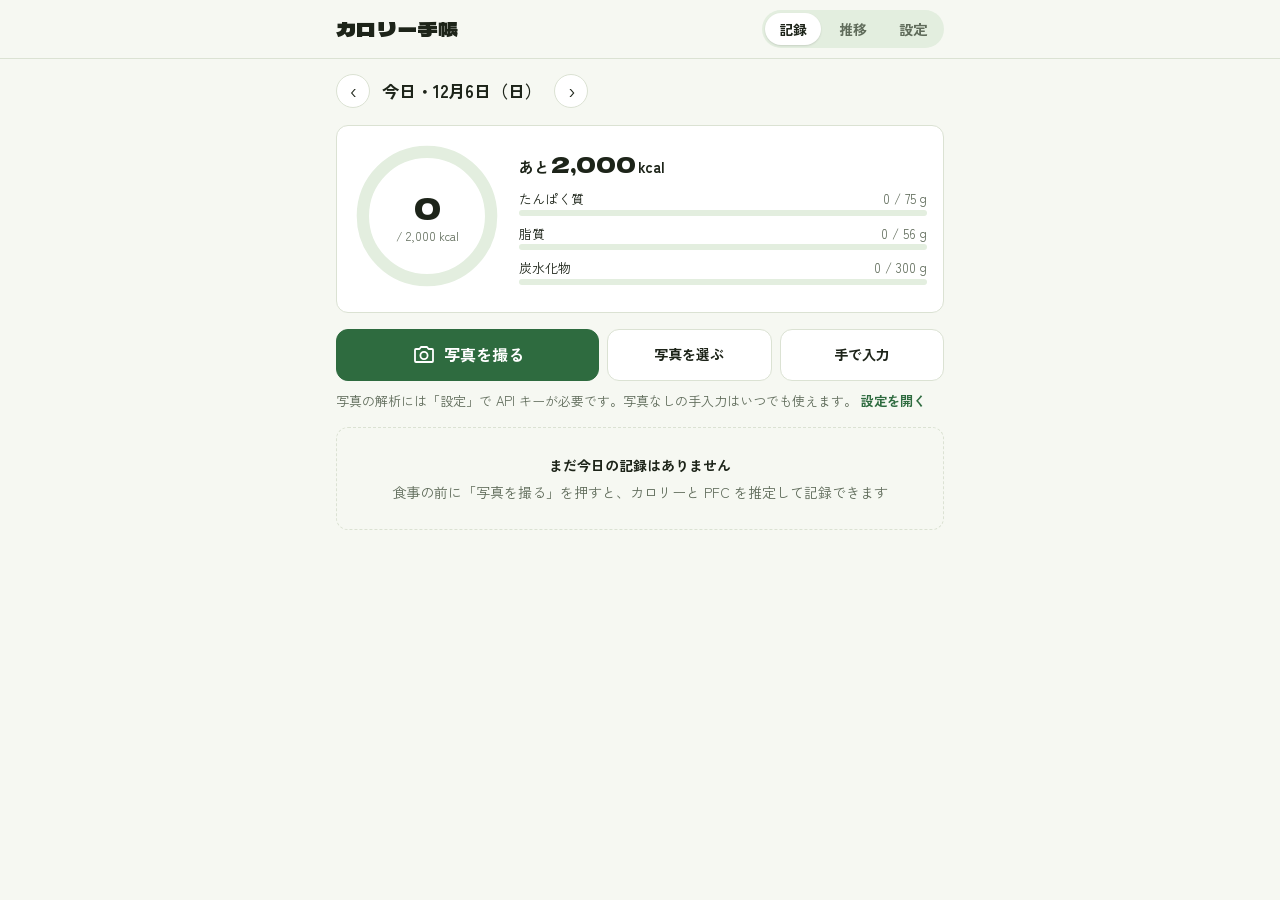
==== calorie/index.html @ 811ac843 "写真からカロリーを推定して記録する「カロリー手帳」を追加 calorie/ に、食事の写真を撮るとカロリーとPFCを推定して1日ごとに記録するアプリを追加。 claude.ai の Artifact " ====
<!DOCTYPE html>
<html lang="ja">
<head>
<meta charset="UTF-8">
<meta name="viewport" content="width=device-width, initial-scale=1, viewport-fit=cover">
<meta name="claude:viewport-fit-sides" content="cover">
<meta name="mobile-web-app-capable" content="yes">
<meta name="apple-mobile-web-app-capable" content="yes">
<meta name="apple-mobile-web-app-title" content="カロリー手帳">
<meta name="theme-color" content="#f6f8f2">
<title>カロリー手帳</title>
<link rel="preconnect" href="https://fonts.googleapis.com">
<link rel="preconnect" href="https://fonts.gstatic.com" crossorigin>
<link rel="stylesheet" href="https://fonts.googleapis.com/css2?family=Dela+Gothic+One&family=Zen+Kaku+Gothic+New:wght@400;500;700&display=swap">
<link rel="stylesheet" href="assets/style.css">
<link rel="manifest" href="manifest.webmanifest" data-pwa>
<link rel="apple-touch-icon" href="assets/icon.svg" data-pwa>
<link rel="icon" href="assets/icon.svg" data-pwa>
</head>
<body>
<header class="app-header">
  <div class="app-header__inner">
    <h1 class="app-title">カロリー手帳</h1>
    <nav class="tabs" role="tablist">
      <button class="tab is-active" role="tab" data-view="day" aria-selected="true">記録</button>
      <button class="tab" role="tab" data-view="week" aria-selected="false">推移</button>
      <button class="tab" role="tab" data-view="settings" aria-selected="false">設定</button>
    </nav>
  </div>
</header>

<main>
  <!-- ============ 記録（1日分）============ -->
  <section id="view-day" class="view is-active">
    <div class="day-nav">
      <button type="button" class="icon-btn" id="prevDay" aria-label="前の日">‹</button>
      <label class="day-nav__date">
        <span id="dayLabel"></span>
        <input type="date" id="dayInput" aria-label="日付を選ぶ">
      </label>
      <button type="button" class="icon-btn" id="nextDay" aria-label="次の日">›</button>
      <button type="button" class="text-btn" id="todayBtn" hidden>今日</button>
      <span class="sync" id="sync" hidden></span>
    </div>

    <!-- 1日の合計 -->
    <div class="summary">
      <div class="ring" id="ring" role="img" aria-label="">
        <svg viewBox="0 0 120 120" aria-hidden="true">
          <circle class="ring__track" cx="60" cy="60" r="52"></circle>
          <circle class="ring__value" id="ringValue" cx="60" cy="60" r="52"></circle>
        </svg>
        <div class="ring__text">
          <span class="ring__num" id="eatenKcal">0</span>
          <span class="ring__unit">/ <span id="goalKcal">2000</span> kcal</span>
        </div>
      </div>
      <div class="summary__side">
        <p class="remain" id="remain"></p>
        <div class="meters" id="meters"></div>
      </div>
    </div>

    <!-- 撮る -->
    <div class="capture">
      <label class="capture__btn capture__btn--main">
        <input type="file" id="cameraInput" accept="image/*" capture="environment" hidden>
        <svg viewBox="0 0 24 24" aria-hidden="true"><path d="M9 4h6l1.5 2H20a1 1 0 0 1 1 1v11a1 1 0 0 1-1 1H4a1 1 0 0 1-1-1V7a1 1 0 0 1 1-1h3.5L9 4z" fill="none" stroke="currentColor" stroke-width="1.8" stroke-linejoin="round"/><circle cx="12" cy="12.5" r="3.6" fill="none" stroke="currentColor" stroke-width="1.8"/></svg>
        写真を撮る
      </label>
      <label class="capture__btn">
        <input type="file" id="libraryInput" accept="image/*" hidden>
        写真を選ぶ
      </label>
      <button type="button" class="capture__btn" id="manualBtn">手で入力</button>
    </div>
    <p class="engine-note" id="engineNote" hidden></p>

    <!-- 解析と編集 -->
    <section class="editor" id="editor" hidden aria-label="食事の内容">
      <div class="editor__head">
        <img id="editorPhoto" class="editor__photo" alt="" hidden>
        <div class="editor__meta">
          <div class="seg" id="mealType" role="radiogroup" aria-label="食事の種類">
            <button type="button" data-type="breakfast" role="radio">朝食</button>
            <button type="button" data-type="lunch" role="radio">昼食</button>
            <button type="button" data-type="dinner" role="radio">夕食</button>
            <button type="button" data-type="snack" role="radio">間食</button>
          </div>
          <label class="field-inline">時刻 <input type="time" id="mealTime"></label>
          <div class="hint-row" id="hintRow">
            <input type="text" id="hintInput" placeholder="補足（例：ご飯は半分、ドレッシングなし）">
            <button type="button" class="text-btn" id="reanalyzeBtn">もう一度解析</button>
          </div>
        </div>
      </div>

      <div class="status" id="status" hidden>
        <span class="spinner" aria-hidden="true"></span>
        <span id="statusText">写真を解析しています…</span>
        <button type="button" class="text-btn" id="stopBtn">中止</button>
      </div>
      <p class="ai-note" id="aiNote" hidden></p>

      <!-- 栄養成分表示 -->
      <div class="label" id="labelBox">
        <div class="label__title">栄養成分表示<span>（推定）</span></div>
        <div class="items" id="items"></div>
        <button type="button" class="add-item" id="addItem">＋ 品目を追加</button>
        <dl class="label__total" id="labelTotal"></dl>
      </div>

      <div class="editor__actions">
        <button type="button" class="btn btn--ghost" id="cancelBtn">やめる</button>
        <button type="button" class="btn btn--danger" id="deleteBtn" hidden>削除</button>
        <button type="button" class="btn btn--primary" id="saveBtn">記録する</button>
      </div>
    </section>

    <!-- その日の食事 -->
    <div class="meals" id="meals"></div>
  </section>

  <!-- ============ 推移 ============ -->
  <section id="view-week" class="view">
    <div class="week-head">
      <h2 class="section-title">直近7日</h2>
      <p class="week-avg" id="weekAvg"></p>
    </div>
    <div class="chart" id="weekChart"></div>
    <p class="chart-tip" id="chartTip">棒をタップするとその日の記録を開きます</p>
    <div class="table-wrap">
      <table class="week-table" id="weekTable">
        <thead><tr><th>日付</th><th>kcal</th><th>P</th><th>F</th><th>C</th><th>食事</th></tr></thead>
        <tbody></tbody>
      </table>
    </div>
  </section>

  <!-- ============ 設定 ============ -->
  <section id="view-settings" class="view">
    <form class="card" id="goalForm">
      <h2 class="section-title">1日の目標</h2>
      <label class="field">目標エネルギー（kcal）
        <input type="number" id="goalInput" min="800" max="6000" step="10" inputmode="numeric">
      </label>
      <details class="calc">
        <summary>体格から目安を計算する</summary>
        <div class="calc__grid">
          <label class="field">性別
            <select id="pSex"><option value="female">女性</option><option value="male">男性</option></select>
          </label>
          <label class="field">年齢<input type="number" id="pAge" min="10" max="100" inputmode="numeric"></label>
          <label class="field">身長（cm）<input type="number" id="pHeight" min="100" max="230" inputmode="decimal"></label>
          <label class="field">体重（kg）<input type="number" id="pWeight" min="25" max="250" step="0.1" inputmode="decimal"></label>
          <label class="field field--wide">ふだんの活動量
            <select id="pActivity">
              <option value="1.5">低い（座っていることが多い）</option>
              <option value="1.75" selected>ふつう（通勤・家事・軽い運動）</option>
              <option value="2.0">高い（立ち仕事・よく運動する）</option>
            </select>
          </label>
          <label class="field field--wide">目的
            <select id="pPlan">
              <option value="-400">減量（1日 -400kcal）</option>
              <option value="0" selected>維持</option>
              <option value="300">増量（1日 +300kcal）</option>
            </select>
          </label>
        </div>
        <p class="calc__out" id="calcOut"></p>
        <button type="button" class="btn btn--ghost" id="applyCalc">この値を目標にする</button>
      </details>
      <button type="submit" class="btn btn--primary">保存</button>
    </form>

    <form class="card" id="keyForm">
      <h2 class="section-title">写真の解析</h2>
      <p class="card__lead" id="engineState"></p>
      <label class="field">Anthropic API キー
        <input type="password" id="apiKey" autocomplete="off" spellcheck="false" placeholder="sk-ant-…">
      </label>
      <p class="card__note">キーはこの端末のブラウザにだけ保存され、解析時に Anthropic へ直接送られます。claude.ai 上で開いているときはキーは不要です。</p>
      <div class="row">
        <button type="submit" class="btn btn--primary">キーを保存</button>
        <button type="button" class="btn btn--ghost" id="clearKey">キーを消す</button>
      </div>
    </form>

    <div class="card">
      <h2 class="section-title">データ</h2>
      <p class="card__note" id="dataState"></p>
      <div class="row">
        <button type="button" class="btn btn--ghost" id="exportBtn">バックアップを書き出す</button>
        <label class="btn btn--ghost">読み込む<input type="file" id="importInput" accept="application/json,.json" hidden></label>
      </div>
    </div>
  </section>
</main>

<div class="toast" id="toast" role="status" aria-live="polite"></div>

<script src="assets/app.js"></script>
<script data-pwa>
  if ('serviceWorker' in navigator && location.protocol === 'https:') {
    addEventListener('load', () => navigator.serviceWorker.register('sw.js').catch(() => {}));
  }
</script>
</body>
</html>
---- calorie/assets/style.css ----
/* ===== カロリー手帳 : 食品の「栄養成分表示」ラベルを下敷きにしたUI =====
 * レイアウト: 1カラム（最大 640px）。合計リング → 撮影ボタン → ラベル型の編集欄 → 食事カード */
:root {
  --bg:        #f6f8f2;   /* 少し緑がかった紙 */
  --card:      #ffffff;
  --ink:       #1d2419;
  --ink-soft:  #5f6b5a;
  --line:      #dbe2d3;
  --accent:    #2e6b3f;   /* ほうれん草の緑 */
  --accent-ink:#ffffff;
  --accent-bg: #e3eedf;
  --over:      #b0412e;   /* 目標超過 */
  --font-display: 'Dela Gothic One', 'Hiragino Sans', 'Noto Sans JP', sans-serif;
  --font-body:    'Zen Kaku Gothic New', 'Hiragino Sans', 'Noto Sans JP', 'Yu Gothic', sans-serif;
  --radius: 12px;
}
@media (prefers-color-scheme: dark) {
  :root:not([data-theme="light"]) {
    --bg: #121612; --card: #1b211b; --ink: #e6ece2; --ink-soft: #9aa694; --line: #2e372d;
    --accent: #7cc48d; --accent-ink: #0f1a12; --accent-bg: #223024; --over: #ec8a72;
    color-scheme: dark;
  }
}
:root[data-theme="dark"] {
  --bg: #121612; --card: #1b211b; --ink: #e6ece2; --ink-soft: #9aa694; --line: #2e372d;
  --accent: #7cc48d; --accent-ink: #0f1a12; --accent-bg: #223024; --over: #ec8a72;
  color-scheme: dark;
}

* { box-sizing: border-box; }
body {
  margin: 0;
  background: var(--bg);
  color: var(--ink);
  font: 15px/1.6 var(--font-body);
  -webkit-text-size-adjust: 100%;
}
body::before {
  content: ""; position: fixed; inset: 0 0 auto; height: env(safe-area-inset-top, 0px);
  z-index: 10; background: var(--bg);
}
button, input, select { font: inherit; color: inherit; }
button { cursor: pointer; }
:focus-visible { outline: 2px solid var(--accent); outline-offset: 2px; }
[hidden] { display: none !important; }

/* ---------- ヘッダー ---------- */
.app-header {
  position: sticky; top: env(safe-area-inset-top, 0px); z-index: 5;
  background: var(--bg);
  border-bottom: 1px solid var(--line);
}
.app-header__inner, main {
  max-width: 640px; margin: 0 auto;
  padding-left: max(16px, env(safe-area-inset-left, 0px));
  padding-right: max(16px, env(safe-area-inset-right, 0px));
}
.app-header__inner {
  display: flex; align-items: center; justify-content: space-between; gap: 12px;
  padding-block: 10px;
}
.app-title { margin: 0; font: 20px/1.2 var(--font-display); letter-spacing: .02em; }
.tabs { display: flex; gap: 4px; background: var(--accent-bg); padding: 3px; border-radius: 999px; }
.tab {
  border: 0; background: transparent; padding: 5px 14px; border-radius: 999px;
  font-weight: 700; font-size: 14px; color: var(--ink-soft);
}
.tab.is-active { background: var(--card); color: var(--ink); box-shadow: 0 1px 2px rgb(0 0 0 / .12); }

main { padding-block: 14px calc(40px + env(safe-area-inset-bottom, 0px)); }
.view { display: none; flex-direction: column; gap: 16px; }
.view.is-active { display: flex; }

/* ---------- 日付 ---------- */
.day-nav { display: flex; align-items: center; gap: 6px; flex-wrap: wrap; }
.day-nav__date { position: relative; font-weight: 700; font-size: 17px; padding: 4px 6px; }
.day-nav__date input {
  position: absolute; inset: 0; opacity: 0; width: 100%; cursor: pointer;
}
.icon-btn {
  width: 34px; height: 34px; border-radius: 50%; border: 1px solid var(--line);
  background: var(--card); font-size: 20px; line-height: 1;
}
.text-btn {
  border: 0; background: none; color: var(--accent); font-weight: 700; padding: 4px 6px;
}
.sync { margin-left: auto; font-size: 12px; color: var(--ink-soft); }

/* ---------- 合計 ---------- */
.summary {
  display: grid; grid-template-columns: 148px minmax(0, 1fr); gap: 18px; align-items: center;
  background: var(--card); border: 1px solid var(--line); border-radius: var(--radius);
  padding: 16px;
}
.ring { position: relative; width: 148px; max-width: 100%; aspect-ratio: 1; }
.ring svg { width: 100%; height: 100%; transform: rotate(-90deg); }
.ring__track { fill: none; stroke: var(--accent-bg); stroke-width: 10; }
.ring__value {
  fill: none; stroke: var(--accent); stroke-width: 10; stroke-linecap: round;
  transition: stroke-dashoffset .5s ease;
}
.ring.is-over .ring__value { stroke: var(--over); }
.ring__text {
  position: absolute; inset: 0; display: flex; flex-direction: column;
  align-items: center; justify-content: center; text-align: center;
}
.ring__num { font: 30px/1 var(--font-display); font-variant-numeric: tabular-nums; }
.ring__unit { font-size: 12px; color: var(--ink-soft); margin-top: 4px; }
.summary__side { display: flex; flex-direction: column; gap: 10px; min-width: 0; }
.remain { margin: 0; font-weight: 700; }
.remain strong { font: 22px/1 var(--font-display); font-weight: 400; margin: 0 2px; }
.remain.is-over { color: var(--over); }
.meters { display: flex; flex-direction: column; gap: 8px; }
.meter__row { display: flex; justify-content: space-between; font-size: 13px; }
.meter__row span:last-child { color: var(--ink-soft); font-variant-numeric: tabular-nums; }
.meter__bar { height: 6px; border-radius: 3px; background: var(--accent-bg); overflow: hidden; }
.meter__fill { height: 100%; border-radius: 3px; background: var(--accent); transition: width .4s ease; }
.meter__fill.is-over { background: var(--over); }

@media (max-width: 480px) {
  .summary { grid-template-columns: 116px minmax(0, 1fr); gap: 14px; padding: 14px; }
  .ring__num { font-size: 24px; }
}
@media (max-width: 340px) {
  .summary { grid-template-columns: 1fr; justify-items: center; }
  .summary__side { width: 100%; }
}

/* ---------- 撮影 ---------- */
.capture { display: grid; grid-template-columns: minmax(0, 1.6fr) minmax(0, 1fr) minmax(0, 1fr); gap: 8px; }
.capture__btn {
  display: flex; align-items: center; justify-content: center; gap: 8px;
  min-height: 52px; padding: 8px 10px; border-radius: var(--radius);
  border: 1px solid var(--line); background: var(--card);
  font-weight: 700; font-size: 14px; text-align: center; cursor: pointer; white-space: nowrap;
}
.capture__btn--main { background: var(--accent); color: var(--accent-ink); border-color: var(--accent); font-size: 16px; }
.capture__btn svg { width: 24px; height: 24px; flex: none; }
.capture__btn:focus-within { outline: 2px solid var(--accent); outline-offset: 2px; }
.engine-note { margin: -6px 0 0; font-size: 13px; color: var(--ink-soft); }
.engine-note button { padding: 0; }

/* ---------- 編集欄 ---------- */
.editor {
  background: var(--card); border: 1px solid var(--line); border-radius: var(--radius);
  padding: 14px; display: flex; flex-direction: column; gap: 12px;
  scroll-margin-top: calc(72px + env(safe-area-inset-top, 0px));
}
.editor__head { display: flex; gap: 12px; align-items: flex-start; }
.editor__photo {
  width: 108px; height: 108px; object-fit: cover; border-radius: 8px; flex: none;
}
.editor__meta { display: flex; flex-direction: column; gap: 8px; min-width: 0; flex: 1; }
.seg { display: flex; border: 1px solid var(--line); border-radius: 8px; overflow: hidden; }
.seg button {
  flex: 1; border: 0; background: transparent; padding: 6px 0; font-size: 13px; font-weight: 700;
  color: var(--ink-soft);
}
.seg button + button { border-left: 1px solid var(--line); }
.seg button[aria-checked="true"] { background: var(--accent); color: var(--accent-ink); }
.field-inline { display: flex; align-items: center; gap: 8px; font-size: 13px; color: var(--ink-soft); }
.field-inline input { border: 1px solid var(--line); border-radius: 6px; padding: 2px 6px; background: var(--bg); }
.hint-row { display: flex; gap: 6px; flex-wrap: wrap; }
.hint-row input {
  flex: 1 1 180px; min-width: 0; border: 1px solid var(--line); border-radius: 6px;
  padding: 6px 8px; background: var(--bg); font-size: 13px;
}
@media (max-width: 420px) {
  .editor__head { flex-direction: column; }
  .editor__photo { width: 100%; height: 150px; }
  .editor__meta { width: 100%; }
}

.status {
  display: flex; align-items: center; gap: 10px; font-size: 14px;
  background: var(--accent-bg); border-radius: 8px; padding: 10px 12px;
}
.status .text-btn { margin-left: auto; }
.spinner {
  width: 16px; height: 16px; border-radius: 50%; flex: none;
  border: 2px solid var(--accent); border-right-color: transparent;
  animation: spin .8s linear infinite;
}
@keyframes spin { to { transform: rotate(360deg); } }
@media (prefers-reduced-motion: reduce) {
  .spinner { animation-duration: 2.4s; }
  .ring__value, .meter__fill { transition: none; }
}
.ai-note { margin: 0; font-size: 13px; color: var(--ink-soft); }

/* 栄養成分表示ラベル：太い枠と罫線 */
.label { border: 2px solid var(--ink); padding: 8px 10px 10px; }
.label__title {
  font-weight: 700; font-size: 15px; border-bottom: 6px solid var(--ink); padding-bottom: 4px;
}
.label__title span { font-weight: 400; font-size: 12px; color: var(--ink-soft); }
.items { display: flex; flex-direction: column; }
.item {
  display: grid; grid-template-columns: minmax(0, 1fr) 76px 28px;
  grid-template-areas: "name kcal del" "pfc pfc pfc";
  gap: 4px 6px; padding: 8px 0; border-bottom: 1px solid var(--ink);
}
.item input {
  min-width: 0; width: 100%; border: 0; border-bottom: 1px dashed var(--line);
  background: transparent; padding: 2px 0;
}
.item input:focus { border-bottom-color: var(--accent); outline: none; }
.item__name { grid-area: name; display: flex; flex-direction: column; gap: 2px; min-width: 0; }
.item__name input:first-child { font-weight: 700; }
.item__name input:last-child { font-size: 13px; color: var(--ink-soft); }
.item__kcal { grid-area: kcal; display: flex; align-items: baseline; gap: 2px; }
.item__kcal input { text-align: right; font-weight: 700; font-variant-numeric: tabular-nums; }
.item__kcal small, .item__pfc small { font-size: 11px; color: var(--ink-soft); }
.item__pfc { grid-area: pfc; display: flex; gap: 12px; font-size: 13px; }
.item__pfc label { display: flex; align-items: baseline; gap: 4px; color: var(--ink-soft); }
.item__pfc input { width: 44px; text-align: right; color: var(--ink); font-variant-numeric: tabular-nums; }
.item__del {
  grid-area: del; border: 0; background: none; color: var(--ink-soft); font-size: 18px; line-height: 1;
}
.add-item {
  width: 100%; border: 0; background: none; color: var(--accent); font-weight: 700;
  text-align: left; padding: 8px 0; border-bottom: 3px solid var(--ink);
}
.label__total { margin: 6px 0 0; display: grid; grid-template-columns: 1fr auto; font-variant-numeric: tabular-nums; }
.label__total dt, .label__total dd { margin: 0; padding: 3px 0; border-bottom: 1px solid var(--line); }
.label__total dd { text-align: right; }
.label__total dt:first-child, .label__total dd:nth-child(2) { font-weight: 700; font-size: 17px; }
.label__total dt:last-of-type, .label__total dd:last-child { border-bottom: 0; }

.editor__actions { display: flex; gap: 8px; justify-content: flex-end; flex-wrap: wrap; }
.editor__actions .btn--danger { margin-right: auto; }

/* ---------- ボタン共通 ---------- */
.btn {
  display: inline-flex; align-items: center; justify-content: center;
  min-height: 42px; padding: 8px 18px; border-radius: 999px; font-weight: 700;
  border: 1px solid var(--line); background: var(--card); cursor: pointer;
}
.btn--primary { background: var(--accent); color: var(--accent-ink); border-color: var(--accent); }
.btn--ghost { background: transparent; }
.btn--danger { color: var(--over); border-color: transparent; background: transparent; }
.btn:disabled { opacity: .5; cursor: default; }

/* ---------- 食事カード ---------- */
.meals { display: flex; flex-direction: column; gap: 14px; }
.meal-group h3 {
  display: flex; justify-content: space-between; margin: 0 0 6px; font-size: 14px; color: var(--ink-soft);
}
.meal-group h3 span { font-variant-numeric: tabular-nums; }
.meal {
  display: grid; grid-template-columns: 56px minmax(0, 1fr) auto; gap: 12px; align-items: center;
  width: 100%; text-align: left; background: var(--card); border: 1px solid var(--line);
  border-radius: var(--radius); padding: 8px 12px 8px 8px;
}
.meal + .meal { margin-top: 6px; }
.meal__thumb {
  width: 56px; height: 56px; border-radius: 8px; object-fit: cover; background: var(--accent-bg);
  display: flex; align-items: center; justify-content: center; color: var(--ink-soft); font-size: 12px;
}
.meal__body { min-width: 0; }
.meal__names { font-weight: 700; overflow: hidden; text-overflow: ellipsis; white-space: nowrap; }
.meal__sub { font-size: 12px; color: var(--ink-soft); font-variant-numeric: tabular-nums; }
.meal__kcal { font: 18px/1 var(--font-display); font-variant-numeric: tabular-nums; }
.meal__kcal small { font: 11px var(--font-body); color: var(--ink-soft); margin-left: 2px; }
.empty {
  text-align: center; color: var(--ink-soft); padding: 26px 12px; border: 1px dashed var(--line);
  border-radius: var(--radius); font-size: 14px;
}
.empty strong { display: block; color: var(--ink); margin-bottom: 4px; }

/* ---------- 推移 ---------- */
.week-head { display: flex; align-items: baseline; justify-content: space-between; gap: 12px; flex-wrap: wrap; }
.section-title { margin: 0; font-size: 17px; }
.week-avg { margin: 0; color: var(--ink-soft); font-size: 14px; }
.week-avg strong { color: var(--ink); }
.chart { background: var(--card); border: 1px solid var(--line); border-radius: var(--radius); padding: 12px 8px 4px; }
.chart svg { display: block; width: 100%; height: auto; overflow: visible; }
.chart text { fill: var(--ink-soft); font: 11px var(--font-body); }
.chart .bar { fill: var(--accent); }
.chart .bar.is-over { fill: var(--over); }
.chart .bar-hit { fill: transparent; cursor: pointer; }
.chart .bar-hit:hover + .bar, .chart .bar-hit:focus + .bar { opacity: .8; }
.chart .goal-line { stroke: var(--ink); stroke-width: 1; stroke-dasharray: 4 3; }
.chart .grid { stroke: var(--line); stroke-width: 1; }
.chart .val { fill: var(--ink); font-weight: 700; }
.chart-tip { margin: -8px 0 0; font-size: 12px; color: var(--ink-soft); }
.table-wrap { overflow-x: auto; }
.week-table { width: 100%; border-collapse: collapse; font-size: 14px; font-variant-numeric: tabular-nums; }
.week-table th, .week-table td { padding: 6px 8px; border-bottom: 1px solid var(--line); text-align: right; white-space: nowrap; }
.week-table th:first-child, .week-table td:first-child { text-align: left; }
.week-table th { font-size: 12px; color: var(--ink-soft); font-weight: 500; }
.week-table .is-over { color: var(--over); font-weight: 700; }

/* ---------- 設定 ---------- */
.card {
  background: var(--card); border: 1px solid var(--line); border-radius: var(--radius);
  padding: 16px; display: flex; flex-direction: column; gap: 12px; align-items: flex-start;
}
.card > .field, .card > .calc { width: 100%; }
.card__lead { margin: 0; font-weight: 700; }
.card__note { margin: 0; font-size: 13px; color: var(--ink-soft); }
.field { display: flex; flex-direction: column; gap: 4px; font-size: 13px; color: var(--ink-soft); }
.field input, .field select {
  border: 1px solid var(--line); border-radius: 8px; padding: 8px 10px; background: var(--bg);
  font-size: 16px; width: 100%; min-width: 0;
}
.row { display: flex; gap: 8px; flex-wrap: wrap; }
.calc summary { cursor: pointer; color: var(--accent); font-weight: 700; font-size: 14px; }
.calc[open] { display: flex; flex-direction: column; gap: 10px; }
.calc__grid { display: grid; grid-template-columns: repeat(2, minmax(0, 1fr)); gap: 10px; margin-top: 10px; }
.field--wide { grid-column: 1 / -1; }
.calc__out { margin: 0; font-size: 14px; }
.calc__out strong { font: 20px var(--font-display); font-weight: 400; }

/* ---------- 通知 ---------- */
.toast {
  position: fixed; left: 50%; bottom: calc(20px + env(safe-area-inset-bottom, 0px));
  transform: translate(-50%, 20px); opacity: 0; pointer-events: none;
  background: var(--ink); color: var(--bg); padding: 10px 16px; border-radius: 999px;
  font-size: 14px; max-width: calc(100% - 32px); transition: opacity .2s, transform .2s; z-index: 20;
}
.toast.is-show { opacity: 1; transform: translate(-50%, 0); }
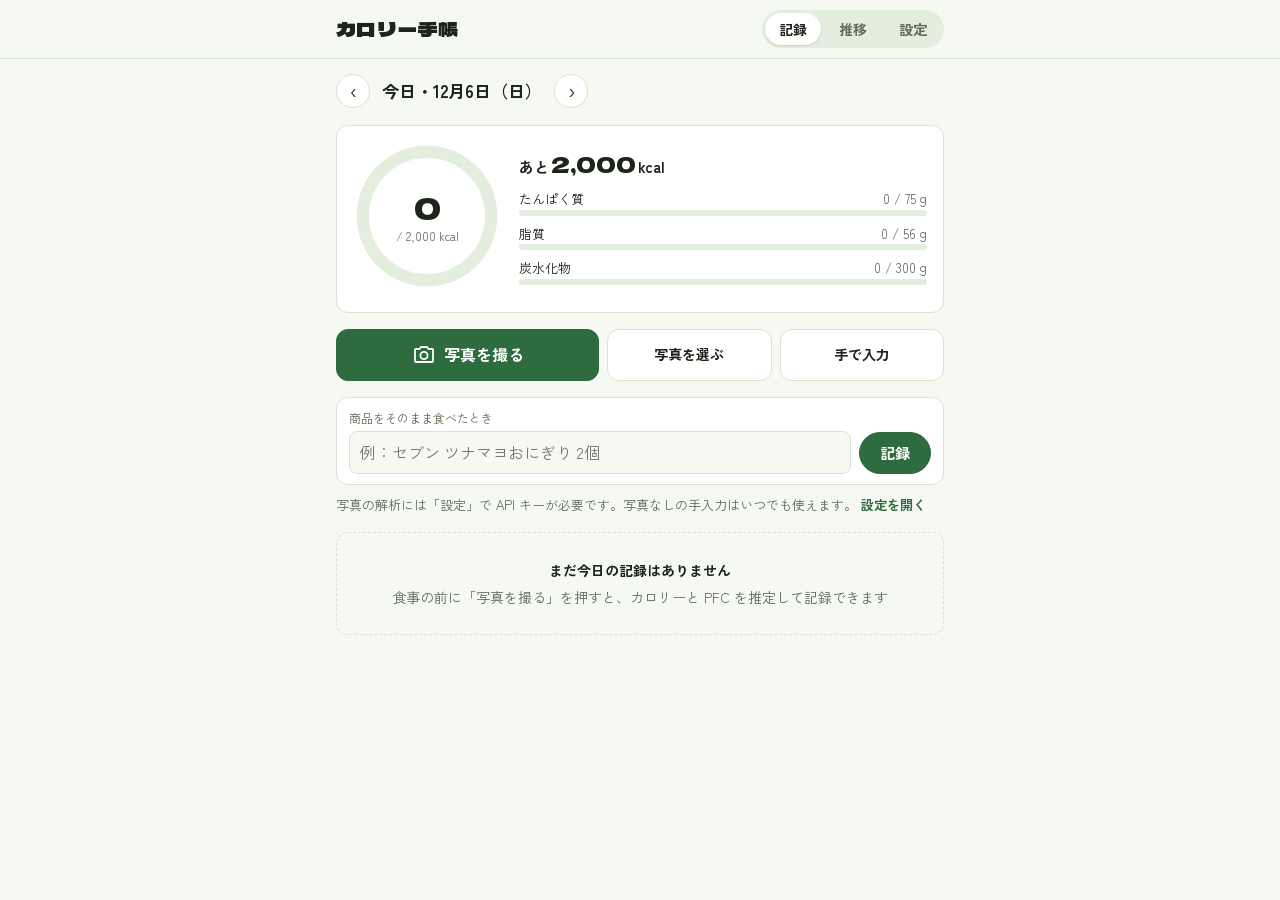
==== commit 11957141: "推移のExcel書き出しと、商品名だけで記録する機能を追加 - 推移画面に期間（7日/30日/すべて）を選んで .xlsx に書き出すボタンを追加（日別・食事の明細の2シート） - 商品名を入れて「記" ====
--- a/calorie/index.html
+++ b/calorie/index.html
@@ -74,6 +74,15 @@
       </label>
       <button type="button" class="capture__btn" id="manualBtn">手で入力</button>
     </div>
+    <form class="product" id="productForm">
+      <label class="product__field">
+        <span>商品をそのまま食べたとき</span>
+        <input type="text" id="productInput" list="productList" autocomplete="off" enterkeyhint="done"
+               placeholder="例：セブン ツナマヨおにぎり 2個">
+      </label>
+      <datalist id="productList"></datalist>
+      <button type="submit" class="btn btn--primary" id="productBtn">記録</button>
+    </form>
     <p class="engine-note" id="engineNote" hidden></p>
 
     <!-- 解析と編集 -->
@@ -126,6 +135,16 @@
     <div class="week-head">
       <h2 class="section-title">直近7日</h2>
       <p class="week-avg" id="weekAvg"></p>
+    </div>
+    <div class="export-row">
+      <label class="field-inline">期間
+        <select id="exportRange">
+          <option value="7">直近7日</option>
+          <option value="30" selected>直近30日</option>
+          <option value="all">すべて</option>
+        </select>
+      </label>
+      <button type="button" class="btn btn--ghost" id="excelBtn">Excel に書き出す</button>
     </div>
     <div class="chart" id="weekChart"></div>
     <p class="chart-tip" id="chartTip">棒をタップするとその日の記録を開きます</p>
--- a/calorie/assets/style.css
+++ b/calorie/assets/style.css
@@ -138,6 +138,16 @@
 .capture__btn svg { width: 24px; height: 24px; flex: none; }
 .capture__btn:focus-within { outline: 2px solid var(--accent); outline-offset: 2px; }
 .engine-note { margin: -6px 0 0; font-size: 13px; color: var(--ink-soft); }
+.product {
+  display: flex; align-items: flex-end; gap: 8px;
+  background: var(--card); border: 1px solid var(--line); border-radius: var(--radius); padding: 10px 12px;
+}
+.product__field { flex: 1; min-width: 0; display: flex; flex-direction: column; gap: 4px; font-size: 12px; color: var(--ink-soft); }
+.product__field input {
+  width: 100%; min-width: 0; border: 1px solid var(--line); border-radius: 8px;
+  padding: 8px 10px; background: var(--bg); font-size: 16px; color: var(--ink);
+}
+.product .btn { flex: none; min-width: 72px; }
 .engine-note button { padding: 0; }
 
 /* ---------- 編集欄 ---------- */
@@ -273,6 +283,8 @@
 .section-title { margin: 0; font-size: 17px; }
 .week-avg { margin: 0; color: var(--ink-soft); font-size: 14px; }
 .week-avg strong { color: var(--ink); }
+.export-row { display: flex; align-items: center; justify-content: space-between; gap: 8px; flex-wrap: wrap; margin-top: -6px; }
+.export-row select { border: 1px solid var(--line); border-radius: 6px; padding: 4px 6px; background: var(--card); }
 .chart { background: var(--card); border: 1px solid var(--line); border-radius: var(--radius); padding: 12px 8px 4px; }
 .chart svg { display: block; width: 100%; height: auto; overflow: visible; }
 .chart text { fill: var(--ink-soft); font: 11px var(--font-body); }
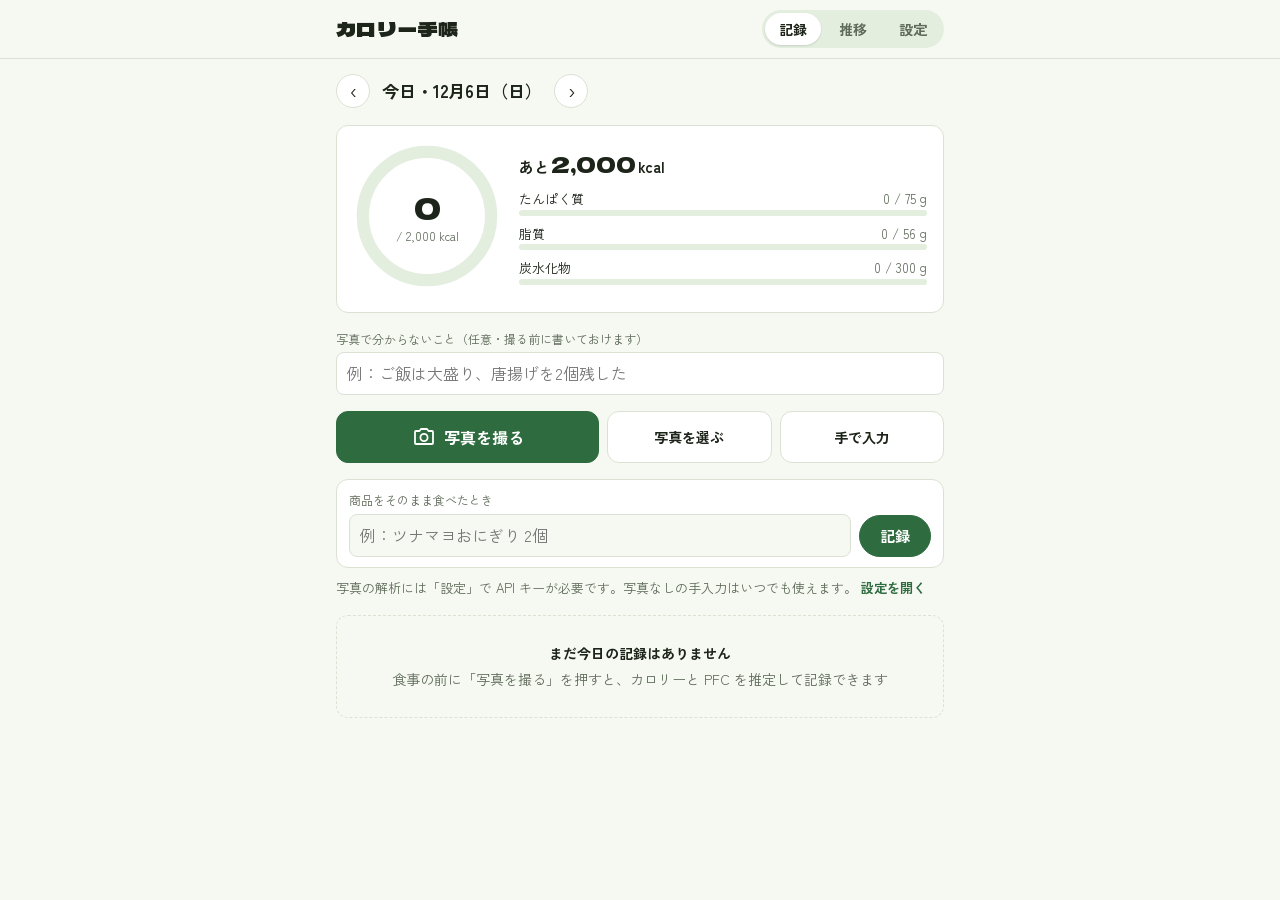
==== commit 24035663: "写真で伝わらないことを文章で補足できるようにする - 撮る前・撮った後のどちらでも、量や食べ残し、見えない中身などを文章で補足できる - 再計算では前回の推定と補足を一緒に渡し、補足に関係するところだ" ====
--- a/calorie/index.html
+++ b/calorie/index.html
@@ -62,6 +62,11 @@
     </div>
 
     <!-- 撮る -->
+    <label class="pre-note">
+      <span>写真で分からないこと（任意・撮る前に書いておけます）</span>
+      <input type="text" id="preNote" autocomplete="off" enterkeyhint="done"
+             placeholder="例：ご飯は大盛り、唐揚げを2個残した">
+    </label>
     <div class="capture">
       <label class="capture__btn capture__btn--main">
         <input type="file" id="cameraInput" accept="image/*" capture="environment" hidden>
@@ -78,7 +83,7 @@
       <label class="product__field">
         <span>商品をそのまま食べたとき</span>
         <input type="text" id="productInput" list="productList" autocomplete="off" enterkeyhint="done"
-               placeholder="例：セブン ツナマヨおにぎり 2個">
+               placeholder="例：ツナマヨおにぎり 2個">
       </label>
       <datalist id="productList"></datalist>
       <button type="submit" class="btn btn--primary" id="productBtn">記録</button>
@@ -97,11 +102,19 @@
             <button type="button" data-type="snack" role="radio">間食</button>
           </div>
           <label class="field-inline">時刻 <input type="time" id="mealTime"></label>
-          <div class="hint-row" id="hintRow">
-            <input type="text" id="hintInput" placeholder="補足（例：ご飯は半分、ドレッシングなし）">
-            <button type="button" class="text-btn" id="reanalyzeBtn">もう一度解析</button>
-          </div>
-        </div>
+        </div>
+      </div>
+
+      <!-- 写真では伝わらないことを文章で補う -->
+      <div class="note-box">
+        <label class="note-box__label" for="hintInput" id="hintLabel">写真で分からないことを書く</label>
+        <div class="questions" id="questions" hidden></div>
+        <div class="hint-row">
+          <textarea id="hintInput" rows="2" enterkeyhint="send"
+                    placeholder="例：ご飯は大盛り。中身は豚肉。ドレッシングは半分だけかけた"></textarea>
+          <button type="button" class="btn btn--ghost" id="reanalyzeBtn">補足して再計算</button>
+        </div>
+        <ul class="notes" id="notesList" hidden></ul>
       </div>
 
       <div class="status" id="status" hidden>
--- a/calorie/assets/style.css
+++ b/calorie/assets/style.css
@@ -170,11 +170,33 @@
 .seg button[aria-checked="true"] { background: var(--accent); color: var(--accent-ink); }
 .field-inline { display: flex; align-items: center; gap: 8px; font-size: 13px; color: var(--ink-soft); }
 .field-inline input { border: 1px solid var(--line); border-radius: 6px; padding: 2px 6px; background: var(--bg); }
-.hint-row { display: flex; gap: 6px; flex-wrap: wrap; }
-.hint-row input {
-  flex: 1 1 180px; min-width: 0; border: 1px solid var(--line); border-radius: 6px;
-  padding: 6px 8px; background: var(--bg); font-size: 13px;
-}
+.pre-note { display: flex; flex-direction: column; gap: 4px; font-size: 12px; color: var(--ink-soft); }
+.pre-note input {
+  width: 100%; min-width: 0; border: 1px solid var(--line); border-radius: 8px;
+  padding: 8px 10px; background: var(--card); font-size: 16px; color: var(--ink);
+}
+.note-box {
+  display: flex; flex-direction: column; gap: 8px;
+  background: var(--accent-bg); border-radius: 8px; padding: 10px 12px;
+}
+.note-box__label { font-weight: 700; font-size: 14px; }
+.hint-row { display: flex; gap: 8px; align-items: flex-end; flex-wrap: wrap; }
+.hint-row textarea {
+  flex: 1 1 200px; min-width: 0; border: 1px solid var(--line); border-radius: 8px;
+  padding: 8px 10px; background: var(--card); font-size: 16px; line-height: 1.5; resize: vertical;
+}
+.hint-row .btn { flex: none; background: var(--card); }
+.questions { display: flex; flex-wrap: wrap; gap: 6px; }
+.questions::before { content: "Claude からの質問"; width: 100%; font-size: 12px; color: var(--ink-soft); }
+.question {
+  border: 1px solid var(--accent); color: var(--accent); background: var(--card);
+  border-radius: 999px; padding: 4px 12px; font-size: 13px; text-align: left;
+}
+.notes { list-style: none; margin: 0; padding: 0; display: flex; flex-direction: column; gap: 4px; }
+.notes li { display: flex; gap: 6px; align-items: baseline; font-size: 13px; }
+.notes li::before { content: "補足"; flex: none; font-size: 11px; font-weight: 700; color: var(--accent); }
+.notes li span { flex: 1; min-width: 0; overflow-wrap: anywhere; }
+.notes button { border: 0; background: none; color: var(--ink-soft); padding: 0 4px; font-size: 15px; line-height: 1; }
 @media (max-width: 420px) {
   .editor__head { flex-direction: column; }
   .editor__photo { width: 100%; height: 150px; }
@@ -332,3 +354,4 @@
   font-size: 14px; max-width: calc(100% - 32px); transition: opacity .2s, transform .2s; z-index: 20;
 }
 .toast.is-show { opacity: 1; transform: translate(-50%, 0); }
+.meal__memo { overflow: hidden; text-overflow: ellipsis; white-space: nowrap; }
